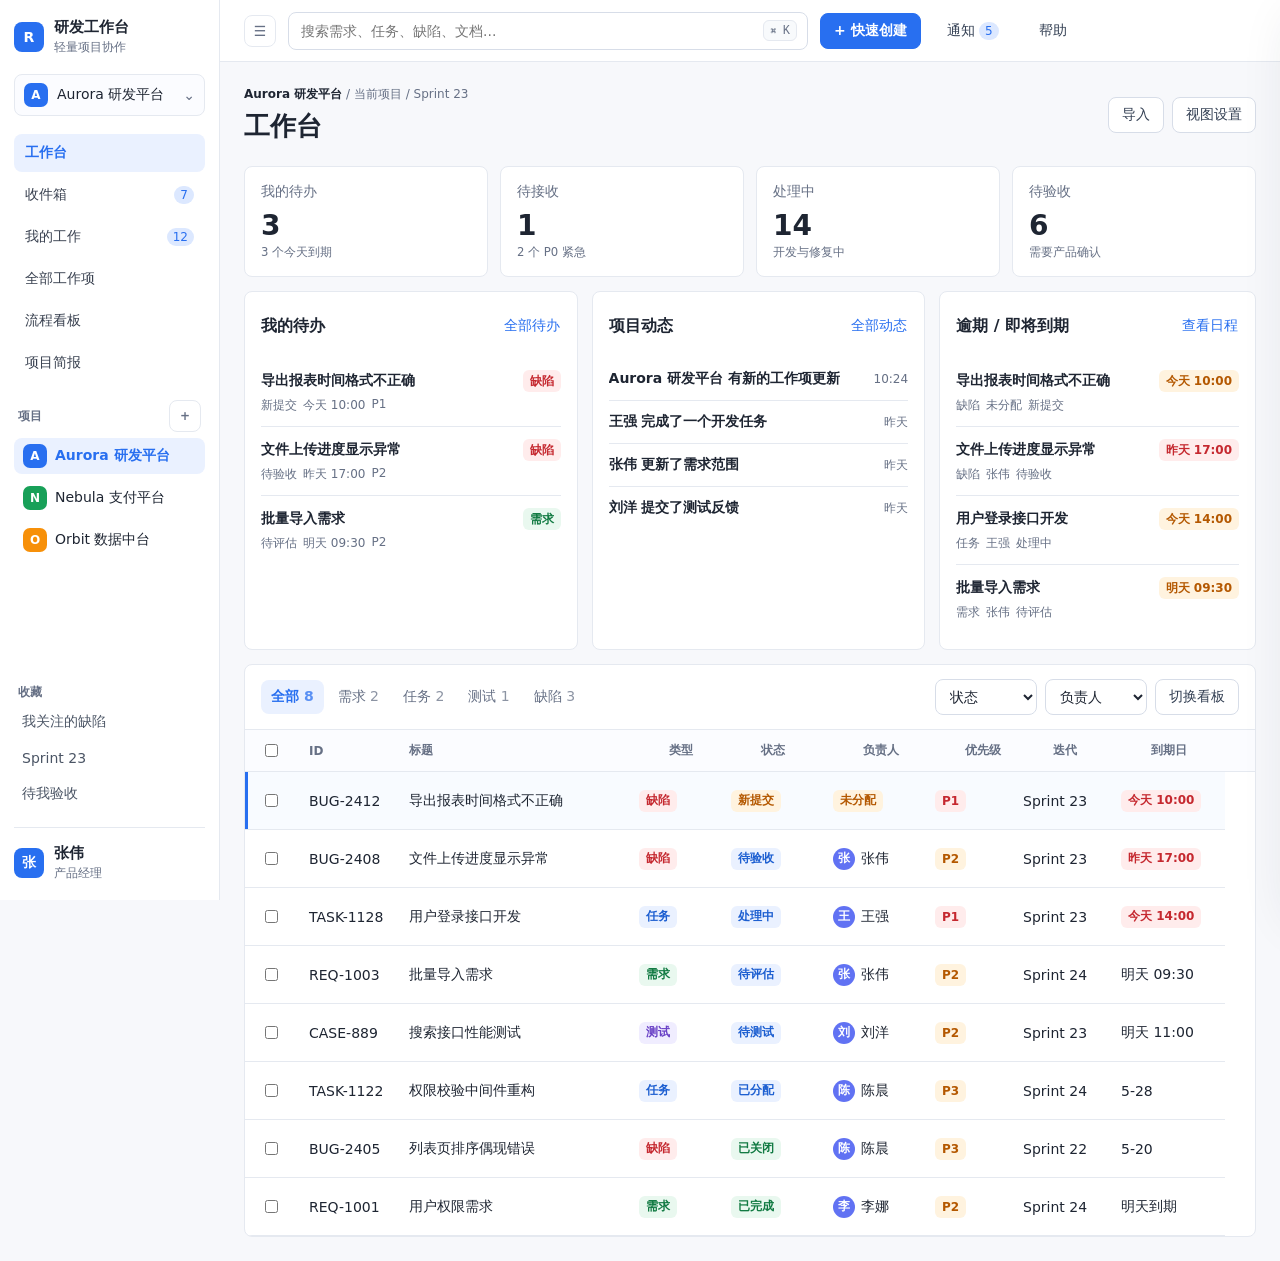
==== index.html @ 805e5fc0 "Add IssueLoop project source" ====
<!doctype html>
<html lang="zh-CN">
  <head>
    <meta charset="UTF-8" />
    <meta name="viewport" content="width=device-width, initial-scale=1.0" />
    <title>研发工作台</title>
    <link rel="stylesheet" href="./styles.css" />
  </head>
  <body>
    <div class="app-shell">
      <aside class="sidebar">
        <div class="brand">
          <div class="brand-mark">R</div>
          <div>
            <strong>研发工作台</strong>
            <span>轻量项目协作</span>
          </div>
        </div>

        <button class="project-switch" id="projectSwitch">
          <span class="project-dot" id="projectSwitchDot">A</span>
          <span id="projectSwitchName">Aurora 研发平台</span>
          <span class="chevron">⌄</span>
        </button>

        <nav class="nav-group" aria-label="主导航">
          <button class="nav-item active" data-page="dashboard">工作台</button>
          <button class="nav-item" data-page="inbox">收件箱 <span class="count">7</span></button>
          <button class="nav-item" data-page="mine">我的工作 <span class="count">12</span></button>
          <button class="nav-item" data-page="items">全部工作项</button>
          <button class="nav-item" data-page="board">流程看板</button>
          <button class="nav-item" data-page="reports">项目简报</button>
        </nav>

        <div class="side-section">
          <div class="side-title">
            <span>项目</span>
            <button class="icon-button" id="addProjectBtn" aria-label="新增项目">+</button>
          </div>
          <button class="project-row active" data-project-id="aurora"><span class="project-dot">A</span>Aurora 研发平台</button>
          <button class="project-row" data-project-id="nebula"><span class="project-dot green">N</span>Nebula 支付平台</button>
          <button class="project-row" data-project-id="orbit"><span class="project-dot orange">O</span>Orbit 数据中台</button>
        </div>

        <div class="side-section pinned">
          <div class="side-title">收藏</div>
          <button class="mini-link">我关注的缺陷</button>
          <button class="mini-link">Sprint 23</button>
          <button class="mini-link">待我验收</button>
        </div>

        <div class="profile">
          <div class="avatar">张</div>
          <div>
            <strong>张伟</strong>
            <span>产品经理</span>
          </div>
        </div>
      </aside>

      <main class="main">
        <header class="topbar">
          <button class="menu-button" id="toggleSidebar">☰</button>
          <div class="search-wrap">
            <input id="globalSearch" type="search" placeholder="搜索需求、任务、缺陷、文档..." />
            <kbd>⌘ K</kbd>
          </div>
          <button class="primary-button" id="createBtn">+ 快速创建</button>
          <button class="ghost-button" id="notifyBtn">通知 <span class="badge">5</span></button>
          <button class="ghost-button">帮助</button>
        </header>

        <section class="content">
          <div class="page-heading">
            <div>
              <p class="eyebrow"><strong id="currentProjectName">Aurora 研发平台</strong> / <span id="currentContextLine">Sprint 23</span></p>
              <h1 id="pageTitle">工作台</h1>
            </div>
            <div class="heading-actions">
              <button class="secondary-button" id="importBtn">导入</button>
              <button class="secondary-button" id="viewSettingsBtn">视图设置</button>
            </div>
          </div>

          <div class="summary-grid" id="summaryGrid">
            <article class="summary-card">
              <span>我的待办</span>
              <strong id="todoCount">8</strong>
              <small>3 个今天到期</small>
            </article>
            <article class="summary-card">
              <span>待接收</span>
              <strong id="inboxCount">7</strong>
              <small>2 个 P0 紧急</small>
            </article>
            <article class="summary-card">
              <span>处理中</span>
              <strong>14</strong>
              <small>开发与修复中</small>
            </article>
            <article class="summary-card">
              <span>待验收</span>
              <strong>6</strong>
              <small>需要产品确认</small>
            </article>
          </div>

          <div class="workspace-grid">
            <section class="panel todo-panel">
              <div class="panel-title">
                <h2>我的待办</h2>
                <button class="text-button" data-page-link="mine">全部待办</button>
              </div>
              <div id="todoList" class="compact-list"></div>
            </section>

            <section class="panel activity-panel">
              <div class="panel-title">
                <h2>项目动态</h2>
                <button class="text-button">全部动态</button>
              </div>
              <div id="activityList" class="activity-list"></div>
            </section>

            <section class="panel due-panel">
              <div class="panel-title">
                <h2>逾期 / 即将到期</h2>
                <button class="text-button">查看日程</button>
              </div>
              <div id="dueList" class="compact-list"></div>
            </section>
          </div>

          <section class="work-section">
            <div class="work-toolbar">
              <div class="tabs" id="typeTabs">
                <button class="tab active" data-type="all">全部 <span>32</span></button>
                <button class="tab" data-type="需求">需求 <span>6</span></button>
                <button class="tab" data-type="任务">任务 <span>14</span></button>
                <button class="tab" data-type="测试">测试 <span>5</span></button>
                <button class="tab" data-type="缺陷">缺陷 <span>7</span></button>
              </div>
              <div class="toolbar-controls">
                <select id="statusFilter">
                  <option value="all">状态</option>
                  <option value="新提交">新提交</option>
                  <option value="待评估">待评估</option>
                  <option value="处理中">处理中</option>
                  <option value="待测试">待测试</option>
                  <option value="待验收">待验收</option>
                  <option value="已完成">已完成</option>
                </select>
                <select id="ownerFilter">
                  <option value="all">负责人</option>
                  <option value="未分配">未分配</option>
                  <option value="李娜">李娜</option>
                  <option value="王强">王强</option>
                  <option value="陈晨">陈晨</option>
                  <option value="刘洋">刘洋</option>
                </select>
                <button class="secondary-button" id="toggleViewBtn">切换看板</button>
              </div>
            </div>

            <div id="listView" class="list-view">
              <div class="table-head">
                <span><input type="checkbox" id="selectAll" /></span>
                <span>ID</span>
                <span>标题</span>
                <span>类型</span>
                <span>状态</span>
                <span>负责人</span>
                <span>优先级</span>
                <span>迭代</span>
                <span>到期日</span>
              </div>
              <div id="workItemsTable"></div>
            </div>

            <div id="boardView" class="board-view hidden"></div>
          </section>
        </section>
      </main>

      <aside class="detail-drawer" id="detailDrawer">
        <div class="drawer-head">
          <div>
            <p id="drawerMeta" class="eyebrow">缺陷 #BUG-2412</p>
            <h2 id="drawerTitle">导出报表时间格式不正确</h2>
          </div>
          <button class="icon-button" id="closeDrawer" aria-label="关闭">×</button>
        </div>

        <div class="action-bar" id="actionBar"></div>

        <div class="drawer-tabs">
          <button class="drawer-tab active" data-drawer-tab="details">详情</button>
          <button class="drawer-tab" data-drawer-tab="activity">活动</button>
          <button class="drawer-tab" data-drawer-tab="links">关联</button>
          <button class="drawer-tab" data-drawer-tab="files">附件</button>
          <button class="drawer-tab" data-drawer-tab="subtasks">子任务</button>
        </div>

        <div class="drawer-body" id="drawerBody"></div>

        <div class="comment-box">
          <input id="commentInput" placeholder="添加评论，说明处理进展..." />
          <button class="primary-button" id="commentBtn">发送</button>
        </div>
      </aside>
    </div>

    <div class="modal-backdrop hidden" id="modalBackdrop">
      <form class="modal" id="createModal">
        <div class="modal-head">
          <h2>新建工作项</h2>
          <button type="button" class="icon-button" id="closeModal">×</button>
        </div>
        <label>
          标题
          <input id="newTitle" required placeholder="例如：支付结果页重复扣款提示" />
        </label>
        <div class="form-grid">
          <label>
            所属项目
            <select id="newProject"></select>
          </label>
          <label>
            类型
            <select id="newType">
              <option>需求</option>
              <option>任务</option>
              <option>测试</option>
              <option>缺陷</option>
            </select>
          </label>
          <label>
            优先级
            <select id="newPriority">
              <option>P1</option>
              <option>P0</option>
              <option>P2</option>
              <option>P3</option>
            </select>
          </label>
          <label>
            负责人
            <select id="newOwner">
              <option>未分配</option>
              <option>李娜</option>
              <option>王强</option>
              <option>陈晨</option>
              <option>刘洋</option>
            </select>
          </label>
          <label>
            截止时间
            <input id="newDue" type="date" />
          </label>
        </div>
        <label>
          描述
          <textarea id="newDesc" rows="11" placeholder="写清楚背景、期望结果和验收标准。可直接在这里粘贴截图。"></textarea>
        </label>
        <section class="attachment-section">
          <div class="attachment-head">
            <div>
              <strong>附件</strong>
              <span>支持粘贴截图、拖拽文件或一次选择多个附件</span>
            </div>
            <button type="button" class="secondary-button" id="pickFilesBtn">选择文件</button>
          </div>
          <label class="upload-zone" id="uploadZone">
            <input id="newFiles" type="file" multiple />
            <span>将截图或文件拖到这里，或点击选择</span>
            <small>图片会显示缩略图，其他文件显示文件名和大小</small>
          </label>
          <div class="attachment-list" id="attachmentList"></div>
        </section>
        <div class="modal-actions">
          <button type="button" class="secondary-button" id="cancelCreate">取消</button>
          <button type="submit" class="primary-button">创建</button>
        </div>
      </form>
    </div>

    <div class="toast hidden" id="toast"></div>
    <script src="./script.js"></script>
  </body>
</html>
---- styles.css ----
:root {
  --bg: #f7f8fb;
  --surface: #ffffff;
  --surface-soft: #f3f6fb;
  --line: #e5e9f0;
  --line-dark: #d7dde8;
  --text: #1e2532;
  --muted: #667085;
  --faint: #98a2b3;
  --blue: #286ff0;
  --blue-soft: #eaf1ff;
  --green: #18a058;
  --green-soft: #e9f8ef;
  --red: #e5484d;
  --red-soft: #ffecec;
  --orange: #f79009;
  --orange-soft: #fff3df;
  --purple: #7a5af8;
  --purple-soft: #f0edff;
  --shadow: 0 18px 50px rgba(31, 41, 55, 0.12);
}

* {
  box-sizing: border-box;
}

body {
  margin: 0;
  min-width: 1180px;
  color: var(--text);
  background: var(--bg);
  font-family:
    Inter, ui-sans-serif, system-ui, -apple-system, BlinkMacSystemFont, "Segoe UI",
    "PingFang SC", "Microsoft YaHei", sans-serif;
  font-size: 14px;
}

button,
input,
select,
textarea {
  font: inherit;
}

button {
  cursor: pointer;
}

.app-shell {
  display: grid;
  grid-template-columns: 220px minmax(760px, 1fr);
  min-height: 100vh;
}

.sidebar {
  position: sticky;
  top: 0;
  display: flex;
  flex-direction: column;
  gap: 18px;
  height: 100vh;
  overflow-y: auto;
  padding: 18px 14px;
  background: var(--surface);
  border-right: 1px solid var(--line);
}

.brand,
.profile {
  display: flex;
  align-items: center;
  gap: 10px;
}

.brand strong,
.profile strong {
  display: block;
  font-size: 15px;
}

.brand span,
.profile span {
  display: block;
  margin-top: 2px;
  color: var(--muted);
  font-size: 12px;
}

.brand-mark,
.project-dot,
.avatar {
  display: inline-flex;
  align-items: center;
  justify-content: center;
  flex: 0 0 auto;
  width: 30px;
  height: 30px;
  border-radius: 8px;
  color: #fff;
  background: var(--blue);
  font-weight: 700;
}

.project-dot {
  width: 24px;
  height: 24px;
  border-radius: 7px;
  font-size: 12px;
}

.project-dot.green {
  background: var(--green);
}

.project-dot.orange {
  background: var(--orange);
}

.project-switch,
.project-row,
.nav-item,
.mini-link {
  width: 100%;
  border: 0;
  background: transparent;
  color: var(--text);
  text-align: left;
}

.project-switch {
  display: flex;
  align-items: center;
  gap: 9px;
  height: 42px;
  padding: 0 9px;
  border: 1px solid var(--line);
  border-radius: 8px;
  background: #fbfcff;
}

.chevron {
  margin-left: auto;
  color: var(--muted);
}

.nav-group {
  display: grid;
  gap: 4px;
}

.nav-item {
  display: flex;
  align-items: center;
  justify-content: space-between;
  min-height: 38px;
  padding: 0 11px;
  border-radius: 8px;
  color: #394150;
}

.nav-item.active,
.project-row.active {
  color: var(--blue);
  background: var(--blue-soft);
  font-weight: 650;
}

.count,
.badge {
  min-width: 20px;
  padding: 2px 6px;
  border-radius: 999px;
  color: var(--blue);
  background: #dce8ff;
  font-size: 12px;
  text-align: center;
}

.side-section {
  display: grid;
  gap: 6px;
}

.side-title {
  display: flex;
  align-items: center;
  justify-content: space-between;
  padding: 0 4px;
  color: var(--muted);
  font-size: 12px;
  font-weight: 700;
}

.project-row {
  display: flex;
  align-items: center;
  gap: 8px;
  min-height: 36px;
  padding: 0 9px;
  border-radius: 8px;
}

.mini-link {
  min-height: 30px;
  padding: 0 8px;
  color: #4b5565;
}

.pinned {
  margin-top: auto;
}

.profile {
  padding-top: 16px;
  border-top: 1px solid var(--line);
}

.main {
  min-width: 0;
}

.topbar {
  position: sticky;
  top: 0;
  z-index: 5;
  display: flex;
  align-items: center;
  gap: 12px;
  height: 62px;
  padding: 0 24px;
  background: rgba(255, 255, 255, 0.92);
  border-bottom: 1px solid var(--line);
  backdrop-filter: blur(12px);
}

.menu-button,
.icon-button {
  display: inline-flex;
  align-items: center;
  justify-content: center;
  width: 32px;
  height: 32px;
  border: 1px solid var(--line);
  border-radius: 8px;
  color: var(--muted);
  background: var(--surface);
}

.search-wrap {
  display: flex;
  align-items: center;
  flex: 1;
  max-width: 520px;
  height: 38px;
  padding: 0 10px;
  border: 1px solid var(--line-dark);
  border-radius: 8px;
  background: var(--surface);
}

.search-wrap input {
  flex: 1;
  border: 0;
  outline: 0;
}

kbd {
  padding: 2px 6px;
  border: 1px solid var(--line);
  border-radius: 6px;
  color: var(--muted);
  background: #f8fafc;
  font-size: 12px;
}

.primary-button,
.secondary-button,
.ghost-button,
.text-button {
  border-radius: 8px;
  border: 1px solid transparent;
  min-height: 36px;
  padding: 0 13px;
}

.primary-button {
  color: #fff;
  background: var(--blue);
  border-color: var(--blue);
  font-weight: 650;
}

.secondary-button {
  color: #344054;
  background: var(--surface);
  border-color: var(--line-dark);
}

.ghost-button {
  color: #344054;
  background: transparent;
}

.text-button {
  color: var(--blue);
  background: transparent;
  padding: 0;
}

.content {
  padding: 24px;
}

.page-heading,
.panel-title,
.work-toolbar,
.drawer-head,
.modal-head {
  display: flex;
  align-items: center;
  justify-content: space-between;
  gap: 16px;
}

.eyebrow {
  margin: 0 0 6px;
  color: var(--muted);
  font-size: 12px;
}

.eyebrow strong {
  color: var(--text);
  font-weight: 750;
}

h1,
h2,
p {
  margin-top: 0;
}

h1 {
  margin-bottom: 0;
  font-size: 26px;
  letter-spacing: 0;
}

h2 {
  margin-bottom: 0;
  font-size: 16px;
}

.heading-actions,
.toolbar-controls {
  display: flex;
  align-items: center;
  gap: 8px;
}

.summary-grid {
  display: grid;
  grid-template-columns: repeat(4, minmax(0, 1fr));
  gap: 12px;
  margin-top: 22px;
}

.summary-card,
.panel,
.work-section {
  background: var(--surface);
  border: 1px solid var(--line);
  border-radius: 8px;
}

.summary-card {
  padding: 16px;
}

.summary-card span,
.summary-card small {
  display: block;
  color: var(--muted);
}

.summary-card strong {
  display: block;
  margin: 8px 0 3px;
  font-size: 28px;
  letter-spacing: 0;
}

.workspace-grid {
  display: grid;
  grid-template-columns: 1fr 1fr 0.95fr;
  gap: 14px;
  margin-top: 14px;
}

.panel {
  min-height: 230px;
  padding: 16px;
}

.compact-list,
.activity-list {
  display: grid;
  gap: 0;
  margin-top: 14px;
}

.compact-row,
.activity-row {
  display: grid;
  gap: 5px;
  padding: 12px 0;
  border: 0;
  border-top: 1px solid var(--line);
  background: transparent;
  color: inherit;
  text-align: left;
}

.compact-row:first-child,
.activity-row:first-child {
  border-top: 0;
}

.row-main {
  display: flex;
  align-items: center;
  justify-content: space-between;
  gap: 10px;
}

.row-title {
  overflow: hidden;
  font-weight: 650;
  text-overflow: ellipsis;
  white-space: nowrap;
}

.row-meta {
  display: flex;
  flex-wrap: wrap;
  gap: 6px;
  color: var(--muted);
  font-size: 12px;
}

.work-section {
  margin-top: 14px;
  overflow: hidden;
}

.work-toolbar {
  padding: 14px 16px;
  border-bottom: 1px solid var(--line);
}

.tabs {
  display: flex;
  gap: 4px;
}

.tab {
  min-height: 34px;
  padding: 0 10px;
  border: 0;
  border-radius: 8px;
  color: var(--muted);
  background: transparent;
}

.tab.active {
  color: var(--blue);
  background: var(--blue-soft);
  font-weight: 700;
}

.tab span {
  color: inherit;
  opacity: 0.75;
}

select,
input,
textarea {
  border: 1px solid var(--line-dark);
  border-radius: 8px;
  background: var(--surface);
  color: var(--text);
}

select {
  min-height: 36px;
  padding: 0 28px 0 10px;
}

.table-head,
.table-row {
  display: grid;
  grid-template-columns: 38px 90px minmax(220px, 1fr) 82px 92px 92px 78px 88px 88px;
  align-items: center;
  gap: 10px;
}

.table-head {
  height: 42px;
  padding: 0 16px;
  color: var(--muted);
  background: #fbfcff;
  border-bottom: 1px solid var(--line);
  font-size: 12px;
  font-weight: 700;
}

.table-row {
  min-height: 58px;
  padding: 0 16px;
  border: 0;
  border-bottom: 1px solid var(--line);
  background: transparent;
  color: inherit;
  text-align: left;
}

.table-row:hover,
.table-row.selected {
  background: #f8fbff;
}

.table-row.selected {
  box-shadow: inset 3px 0 0 var(--blue);
}

.item-title {
  overflow: hidden;
  text-overflow: ellipsis;
  white-space: nowrap;
}

.chip {
  display: inline-flex;
  align-items: center;
  justify-content: center;
  min-height: 22px;
  width: fit-content;
  padding: 0 7px;
  border-radius: 6px;
  color: #344054;
  background: var(--surface-soft);
  font-size: 12px;
  font-weight: 650;
}

.chip.blue {
  color: #1d5fd1;
  background: var(--blue-soft);
}

.chip.green {
  color: #117a42;
  background: var(--green-soft);
}

.chip.red {
  color: #c5282f;
  background: var(--red-soft);
}

.chip.orange {
  color: #b45800;
  background: var(--orange-soft);
}

.chip.purple {
  color: #6941c6;
  background: var(--purple-soft);
}

.owner {
  display: inline-flex;
  align-items: center;
  gap: 6px;
}

.mini-avatar {
  display: inline-flex;
  align-items: center;
  justify-content: center;
  width: 22px;
  height: 22px;
  border-radius: 999px;
  color: #fff;
  background: #6172f3;
  font-size: 12px;
  font-weight: 700;
}

.board-view {
  display: grid;
  grid-template-columns: repeat(6, minmax(160px, 1fr));
  gap: 0;
  min-height: 560px;
  overflow-x: auto;
}

.board-column {
  min-width: 180px;
  padding: 12px;
  border-right: 1px solid var(--line);
  background: #fbfcff;
}

.board-column:last-child {
  border-right: 0;
}

.column-title {
  display: flex;
  justify-content: space-between;
  margin-bottom: 12px;
  color: #394150;
  font-weight: 700;
}

.board-card {
  display: grid;
  gap: 8px;
  margin-bottom: 10px;
  padding: 12px;
  border: 1px solid var(--line);
  border-radius: 8px;
  background: var(--surface);
}

.board-card.selected {
  border-color: var(--blue);
  box-shadow: 0 0 0 2px rgba(40, 111, 240, 0.12);
}

.detail-drawer {
  position: fixed;
  top: 0;
  right: 0;
  bottom: 0;
  z-index: 20;
  display: flex;
  flex-direction: column;
  width: min(760px, calc(100vw - 64px));
  min-width: 0;
  background: var(--surface);
  border-left: 1px solid var(--line);
  box-shadow: var(--shadow);
  transform: translateX(102%);
  transition: transform 180ms ease;
}

.detail-drawer.open {
  transform: translateX(0);
}

.drawer-head {
  align-items: flex-start;
  padding: 24px 18px 14px;
}

.drawer-head h2 {
  font-size: 21px;
  line-height: 1.35;
}

.action-bar {
  display: flex;
  flex-wrap: wrap;
  gap: 8px;
  padding: 0 18px 16px;
}

.drawer-tabs {
  display: flex;
  gap: 4px;
  padding: 0 18px;
  border-bottom: 1px solid var(--line);
}

.drawer-tab {
  min-height: 38px;
  border: 0;
  border-bottom: 2px solid transparent;
  color: var(--muted);
  background: transparent;
}

.drawer-tab.active {
  color: var(--blue);
  border-bottom-color: var(--blue);
  font-weight: 700;
}

.drawer-body {
  flex: 1;
  overflow-y: auto;
  padding: 18px;
}

.detail-section {
  padding-bottom: 18px;
  margin-bottom: 18px;
  border-bottom: 1px solid var(--line);
}

.detail-section h3 {
  margin: 0 0 10px;
  font-size: 14px;
}

.field-grid {
  display: grid;
  grid-template-columns: 1fr 1fr;
  gap: 12px;
}

.field {
  display: grid;
  gap: 5px;
}

.field span {
  color: var(--muted);
  font-size: 12px;
}

.timeline {
  display: grid;
  gap: 13px;
}

.timeline-row {
  display: grid;
  grid-template-columns: 16px 1fr;
  gap: 9px;
}

.timeline-dot {
  width: 9px;
  height: 9px;
  margin-top: 4px;
  border-radius: 999px;
  background: var(--blue);
}

.check-list {
  display: grid;
  gap: 8px;
}

.check-row {
  display: flex;
  gap: 8px;
  align-items: center;
}

.comment-box {
  display: flex;
  gap: 8px;
  padding: 14px 18px 18px;
  border-top: 1px solid var(--line);
}

.comment-box input {
  flex: 1;
  height: 38px;
  padding: 0 10px;
}

.modal-backdrop {
  position: fixed;
  inset: 0;
  z-index: 30;
  display: flex;
  align-items: stretch;
  justify-content: flex-end;
  background: rgba(15, 23, 42, 0.16);
}

.modal {
  display: grid;
  gap: 14px;
  align-content: start;
  width: min(760px, calc(100vw - 64px));
  max-height: none;
  height: 100vh;
  overflow-y: auto;
  padding: 22px;
  border-radius: 0;
  background: var(--surface);
  box-shadow: var(--shadow);
}

.modal label {
  display: grid;
  gap: 7px;
  color: #344054;
  font-weight: 650;
}

.modal input,
.modal textarea,
.modal select {
  width: 100%;
  padding: 9px 10px;
}

.modal textarea {
  min-height: 260px;
  resize: vertical;
}

.form-grid {
  display: grid;
  grid-template-columns: repeat(2, 1fr);
  gap: 12px;
}

.modal-actions {
  display: flex;
  justify-content: flex-end;
  gap: 8px;
}

.attachment-section {
  display: grid;
  gap: 10px;
}

.attachment-head {
  display: flex;
  align-items: center;
  justify-content: space-between;
  gap: 14px;
}

.attachment-head strong,
.attachment-head span {
  display: block;
}

.attachment-head span {
  margin-top: 3px;
  color: var(--muted);
  font-size: 12px;
}

.upload-zone {
  display: grid;
  place-items: center;
  min-height: 118px;
  padding: 18px;
  border: 1px dashed var(--line-dark);
  border-radius: 8px;
  background: #fbfcff;
  color: #344054;
  text-align: center;
}

.upload-zone:hover,
.upload-zone.dragging {
  border-color: var(--blue);
  background: var(--blue-soft);
}

.upload-zone input {
  display: none;
}

.upload-zone span {
  font-weight: 700;
}

.upload-zone small {
  color: var(--muted);
}

.attachment-list {
  display: grid;
  grid-template-columns: repeat(auto-fill, minmax(210px, 1fr));
  gap: 10px;
}

.attachment-item {
  display: grid;
  grid-template-columns: 48px minmax(0, 1fr) 28px;
  align-items: center;
  gap: 10px;
  padding: 9px;
  border: 1px solid var(--line);
  border-radius: 8px;
  background: var(--surface);
}

.attachment-thumb {
  display: flex;
  align-items: center;
  justify-content: center;
  width: 48px;
  height: 48px;
  border-radius: 7px;
  background: var(--surface-soft);
  color: var(--muted);
  font-weight: 800;
  overflow: hidden;
}

.attachment-thumb img {
  width: 100%;
  height: 100%;
  object-fit: cover;
}

.attachment-name {
  overflow: hidden;
  font-weight: 650;
  text-overflow: ellipsis;
  white-space: nowrap;
}

.attachment-meta {
  margin-top: 3px;
  color: var(--muted);
  font-size: 12px;
}

.toast {
  position: fixed;
  right: 26px;
  bottom: 26px;
  z-index: 40;
  padding: 12px 16px;
  border-radius: 8px;
  color: #fff;
  background: #1f2937;
  box-shadow: var(--shadow);
}

.hidden {
  display: none !important;
}

.collapsed-sidebar {
  grid-template-columns: 0 minmax(760px, 1fr);
}

.collapsed-sidebar .sidebar {
  overflow: hidden;
  padding: 0;
  border-right: 0;
}

@media (max-width: 1260px) {
  .app-shell {
    grid-template-columns: 200px minmax(620px, 1fr);
  }

  .summary-grid {
    grid-template-columns: repeat(2, minmax(0, 1fr));
  }

  .workspace-grid {
    grid-template-columns: 1fr;
  }
}
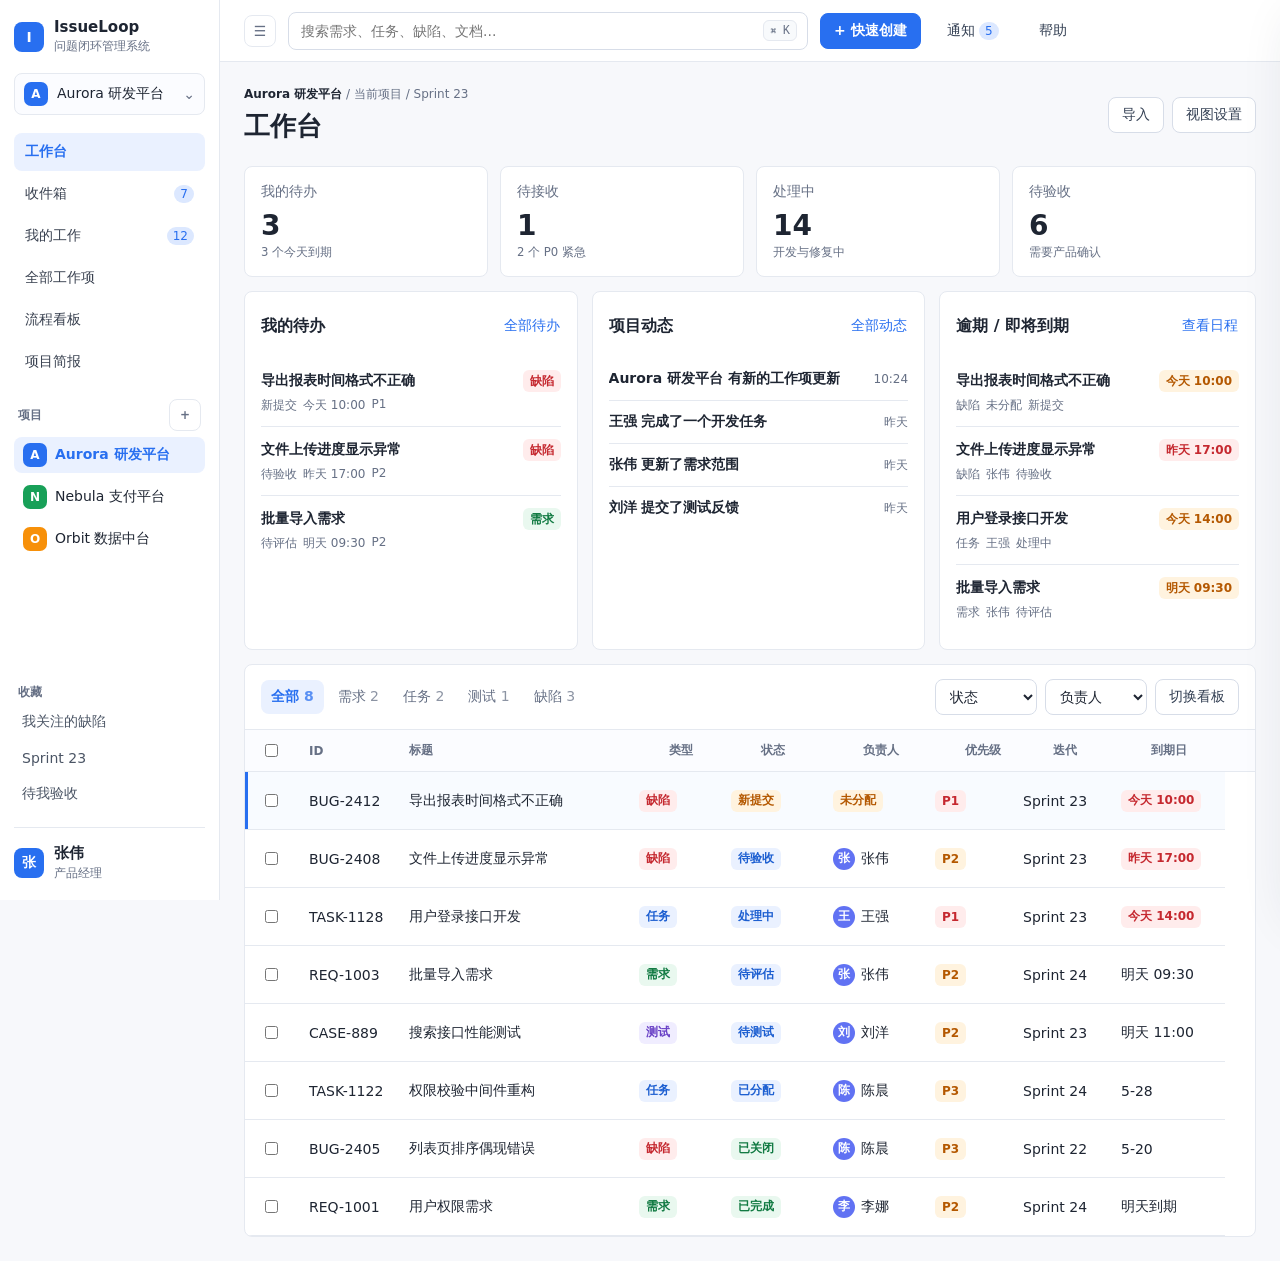
==== commit f25bcf42: "chore: finalize IssueLoop branding" ====
--- a/index.html
+++ b/index.html
@@ -3,17 +3,17 @@
   <head>
     <meta charset="UTF-8" />
     <meta name="viewport" content="width=device-width, initial-scale=1.0" />
-    <title>研发工作台</title>
+    <title>IssueLoop · 问题闭环管理系统</title>
     <link rel="stylesheet" href="./styles.css" />
   </head>
   <body>
     <div class="app-shell">
       <aside class="sidebar">
         <div class="brand">
-          <div class="brand-mark">R</div>
+          <div class="brand-mark">I</div>
           <div>
-            <strong>研发工作台</strong>
-            <span>轻量项目协作</span>
+            <strong>IssueLoop</strong>
+            <span>问题闭环管理系统</span>
           </div>
         </div>
 
